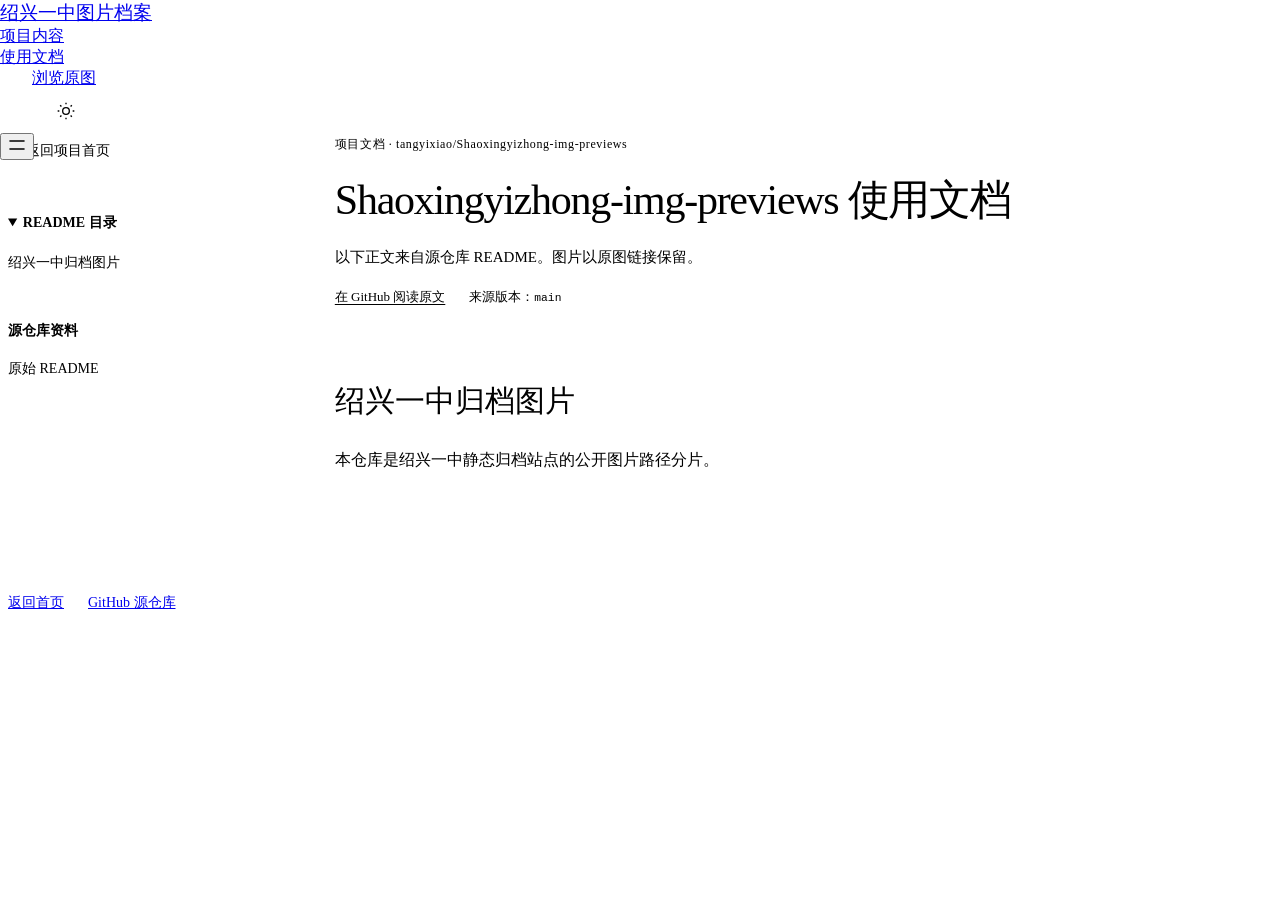
==== docs.html @ d306069a "docs(pages): add project introduction website" ====
<!doctype html>
<html lang="zh-CN" data-project="Shaoxingyizhong-img-previews" data-docs="true"><head>
<meta charset="utf-8"><meta name="viewport" content="width=device-width, initial-scale=1">
<title>Shaoxingyizhong-img-previews · 使用文档</title><link rel="stylesheet" href="assets/system.css"><link rel="stylesheet" href="assets/ui/cards.css"><link rel="stylesheet" href="assets/motion/motion.css"><link rel="stylesheet" href="assets/layout/layout.css"><link rel="stylesheet" href="assets/page.css"><!-- <html lang="en" data-radius="sharp">; keep this <style> after the links: layout.css resets --ly-scale -->
<style>
:root {
  --p-bg: #ffffff; --p-surface: #f0f0ed; --p-ink: #20201e; --p-muted: #595953;
  --p-accent: #8c3028; --p-accent-ink: #ffffff; --p-action: #8c3028; --p-action-ink: #ffffff;
  --p-inv-bg: #20201e; --p-inv-surface: #2d2d2b; --p-inv-ink: #ffffff; --p-inv-muted: #a2a2a1;
  --p-inv-accent: #ffffff; --p-inv-accent-ink: #20201e; --p-inv-action: #ffffff; --p-inv-action-ink: #20201e;
  --font-display: "Newsreader", Georgia, serif;
  --font-text: "Hanken Grotesk", system-ui, sans-serif;
  --display-weight: 400;
  --display-tracking: -0.018em;
  --display-tracking-xl: -0.025em;
  --ly-scale: 1.06;
}
</style><style>html[data-theme="light"]{--p-bg:#ffffff;--p-surface:#f0f0ed;--p-ink:#20201e;--p-muted:#595953;--p-accent:#8c3028;--p-accent-ink:#ffffff;--p-action:#8c3028;--p-action-ink:#ffffff;color-scheme:light}html[data-theme="dark"]{--p-bg:#131517;--p-surface:#202427;--p-ink:#f0f1f2;--p-muted:#b5bbc1;--p-accent:#e7a297;--p-accent-ink:#131517;--p-action:#e7a297;--p-action-ink:#131517;color-scheme:dark}</style><script src="assets/theme.js"></script><style>.photo-pair img{object-fit:contain}.photo-pair a{background:var(--surface)}@media(min-width:640px){.photo-pair{height:min(660px,calc(100svh - 360px));max-height:none}}</style><link rel="icon" href="favicon.svg" type="image/svg+xml">
<link rel="stylesheet" href="assets/docs.css"></head><body class="docs-page">
<header class="nav"><div class="wrap nav__bar"><a class="skip-link" href="#docs-content">跳到正文</a><a class="nav__logo" href="index.html#top">绍兴一中图片档案</a><nav class="nav__links" aria-label="章节导航"><div class="nav__item"><a class="nav__link" href="index.html#work">项目内容</a></div><div class="nav__item"><a class="nav__link" href="docs.html">使用文档</a></div></nav><div class="nav__actions"><a class="btn btn--primary" href="https://github.com/tangyixiao/Shaoxingyizhong-img-previews">浏览原图</a><button class="theme-toggle" type="button" data-theme-toggle aria-label="切换深浅色" aria-pressed="false"><svg width="20" height="20" viewBox="0 0 24 24" fill="none" stroke="currentColor" stroke-width="1.6" aria-hidden="true"><circle cx="12" cy="12" r="4"/><path d="M12 2v2m0 16v2M2 12h2m16 0h2M5 5l1.5 1.5m11 11L19 19M5 19l1.5-1.5m11-11L19 5"/></svg></button></div><button class="nav__toggle" type="button" aria-expanded="false" aria-label="菜单"><svg width="18" height="18" viewBox="0 0 18 18" aria-hidden="true"><path d="M2 5h14M2 13h14" stroke="currentColor" stroke-width="1.6" stroke-linecap="round"/></svg></button></div></header>
<main class="docs-shell wrap" id="top">
<aside class="docs-sidebar" aria-label="文档导航">
<a class="docs-home" href="index.html">← 返回项目首页</a>
<details class="docs-toc" open><summary>README 目录</summary><nav aria-label="README 目录"><ol><li class="docs-level-1"><a href="#绍兴一中归档图片">绍兴一中归档图片</a></li></ol></nav></details>
<div class="docs-resources"><p>源仓库资料</p><ul><li><a href="https://github.com/tangyixiao/Shaoxingyizhong-img-previews/blob/main/README.md">原始 README</a></li></ul></div>
</aside>
<div class="docs-main"><header class="docs-heading"><p class="docs-eyebrow">项目文档 · tangyixiao/Shaoxingyizhong-img-previews</p>
<h1>Shaoxingyizhong-img-previews 使用文档</h1><p>以下正文来自源仓库 README。图片以原图链接保留。</p>
<div class="docs-source"><a href="https://github.com/tangyixiao/Shaoxingyizhong-img-previews/blob/main/README.md">在 GitHub 阅读原文</a><span>来源版本：<code>main</code></span></div></header>
<article class="docs-markdown" id="docs-content" tabindex="-1"><h1 id="绍兴一中归档图片">绍兴一中归档图片</h1>
<p>本仓库是绍兴一中静态归档站点的公开图片路径分片。</p>
</article>
</div></main><footer class="docs-footer wrap"><a href="index.html">返回首页</a><a href="https://github.com/tangyixiao/Shaoxingyizhong-img-previews">GitHub 源仓库</a></footer>
<script type="module" src="assets/system.js"></script></body></html>
---- assets/page.css ----
/* Page composition over the unmodified taste system. Source excerpts and photographs are the work. */
:root{--font-text:"Geist","PingFang SC","Microsoft YaHei",sans-serif;--font-display:"Geist","PingFang SC","Microsoft YaHei",sans-serif}
h1,h2,h3{font-weight:500;text-wrap:balance}h1{max-width:16ch}p{line-height:1.75}.nav__logo{font-size:19px;max-width:45%;overflow-wrap:anywhere}.nav__links{margin-left:auto}.nav__actions{margin-left:32px}.project-fact{margin-top:32px;font-size:14px;color:var(--muted)}
.hero__text{min-width:0}.hero__lead{max-width:40ch}.hero__media.material-media{background:none;border:0;box-shadow:none}.hero__media.material-media> *{width:100%;height:100%;display:block}.material-media .source-preview{height:100%;min-height:480px}.project-picture{display:block;overflow:hidden;width:100%;height:100%;background:var(--surface)}.project-picture img{width:100%;height:100%;object-fit:cover;display:block}.picture--contain img{object-fit:contain}.picture--contain{background:var(--surface)}
.material-stage{overflow:hidden;min-height:0}.material-stage>.project-picture{border-radius:0;background:transparent}.material-stage .picture--contain img{object-fit:contain}.source-preview{display:flex;flex-direction:column;border:1px solid var(--line);background:var(--surface);overflow:hidden;border-radius:var(--r-lg);color:var(--ink)}.source-path{font:500 14px/1.5 var(--font-mono);padding:20px 24px;border-bottom:1px solid var(--line);overflow-wrap:anywhere}.source-preview pre{margin:0;padding:28px 24px;overflow:auto;white-space:pre-wrap;overflow-wrap:anywhere;min-height:0;font:400 15px/1.85 var(--font-mono);color:var(--ink)}
.project-fact:empty{display:none}.statement-source{margin-top:48px;height:320px}.statement-source .source-preview{height:100%}.hero--statement h1{max-width:18ch}.hero--statement .hero__lead{max-width:62ch}.hero--statement .hero__in{max-width:none}
.hero__head{display:grid;grid-template-columns:minmax(0,7fr) minmax(0,4fr);gap:72px}.hero--product h1{font-size:clamp(42px,5vw,72px);max-width:18ch;letter-spacing:-.035em;line-height:1.1}.hero--product .hero__lead{margin-top:0}.hero--product .material-stage{height:100%;min-height:260px;margin-top:32px}.product-intro{align-self:start}.product-intro .project-fact{margin-top:24px}
.work-grid{display:grid;grid-template-columns:minmax(0,5fr) minmax(0,6fr);gap:calc(100% / 12 + 24px)}.feature-rows{margin:0;padding:0;list-style:none}.feature-rows li{padding:24px 0;border-bottom:1px solid var(--line)}.feature-rows li:first-child{padding-top:0}.feature-rows h3{font-size:24px;line-height:1.4;margin:0 0 12px}.feature-rows p{margin:0;font-size:16px;line-height:1.75}.work-material{min-width:0;min-height:400px}.usage-block{height:100%;background:var(--surface);padding:32px;border:1px solid var(--line);border-radius:var(--r-lg);display:flex;flex-direction:column;gap:24px;justify-content:center}.usage-block>p{font-size:20px;margin:0}.usage-block pre{font:400 16px/1.8 var(--font-mono);margin:0;white-space:pre-wrap;overflow-wrap:anywhere}.usage-block .link{align-self:flex-start}.supporting-pictures{display:grid;grid-template-columns:1fr;gap:24px;height:100%;max-height:480px}.supporting-pictures>.project-picture{min-height:0;max-height:228px}.supporting-pictures>.project-picture:only-child{max-height:480px}
.photo-pair{display:grid;grid-template-columns:1fr 1fr;gap:24px;height:calc(100% - 140px);min-height:300px;max-height:520px}.photo-pair a{display:block;overflow:hidden}.photo-pair img{width:100%;height:100%;object-fit:cover;display:block}.flag-field{display:grid;grid-template-columns:repeat(4,1fr);gap:48px;align-items:center;justify-items:center;width:100%;height:100%}.flag-field a{display:block;width:100%;overflow:hidden}.flag-field img{display:block;width:100%;height:auto;max-height:320px;object-fit:contain;image-rendering:auto}
.closing-head{display:grid;grid-template-columns:1fr auto;gap:24px 72px;align-content:start}.closing-head h2{grid-column:1;font-size:clamp(30px,3.4vw,48px);margin:0}.closing-head>p{grid-column:1;max-width:68ch;margin:0;font-size:17px}.closing-head>.btn{grid-column:2;grid-row:1/3;align-self:start}.closing-directory{display:flex;flex-direction:column;justify-content:flex-end;min-height:0}.footer.closing>.wrap{display:grid;grid-template-rows:1fr 1fr;gap:48px}.footer__grid{display:grid;grid-template-columns:1fr 1fr;gap:48px}.footer-name{font-size:32px;line-height:1.3;font-weight:500;margin:0 0 16px}.footer__grid p{font-size:16px}.resource-links{display:grid;grid-template-columns:1fr 1fr;gap:18px 32px;align-content:start}.resource-links .link{font-size:16px;overflow-wrap:anywhere;justify-self:start}.footer__legal{display:flex;align-items:baseline;flex-wrap:wrap;gap:24px;font-size:13px;border-top:1px solid var(--line);margin-top:48px;padding-top:24px}.credits summary{cursor:pointer}.credits ul{padding-left:16px}.credits a{overflow-wrap:anywhere}
html[data-project="OJ-NEXUS"] .source-preview,html[data-project="OJ-NEXUS"] .usage-block{border-radius:4px}html[data-project="OJ-NEXUS"] *{animation:none!important}
@media(min-width:640px) and (max-width:1023px){.work-grid{grid-template-columns:1fr;gap:32px}.feature-rows{display:grid;grid-template-columns:repeat(3,1fr);gap:24px}.feature-rows li{padding:0;border:0}.feature-rows h3{font-size:20px}.work-material{min-height:260px;height:300px}.hero__head{gap:32px}.material-media .source-preview{min-height:240px}.photo-pair{height:440px}.statement-source{height:300px}}
@media(max-width:639px){.nav__logo{font-size:16px;max-width:48%}.nav__actions{margin-left:auto}.nav__actions .btn{padding-inline:16px;font-size:14px}.hero--split h1,.hero--statement h1,.hero--product h1{font-size:clamp(30px,9vw,38px);line-height:1.15;max-width:18ch}.hero__lead{font-size:18px;line-height:1.65}.project-fact{margin-top:16px;font-size:13px}.hero__media.material-media{height:auto;min-height:0;flex:1}.material-media .source-preview{min-height:0;height:100%}.source-path{padding:12px 16px;font-size:13px}.source-preview pre{padding:16px;font-size:13px;line-height:1.7}.hero__head{display:block}.hero--product .hero__lead{margin-top:20px}.hero--product .material-stage{min-height:180px;margin-top:24px;flex:1}.hero--product .hero__in{display:flex;flex-direction:column}.hero--product .product-intro .project-fact{margin-top:16px}.work-grid{grid-template-columns:1fr;gap:32px}.feature-rows{display:block}.feature-rows li{padding:16px 0}.feature-rows h3{font-size:20px;margin-bottom:8px}.feature-rows p{font-size:16px}.work-material{min-height:220px;height:260px}.usage-block{padding:24px;gap:16px}.usage-block pre{font-size:14px}.photo-pair{grid-template-columns:1fr;gap:16px;height:calc(100% - 130px);max-height:none;min-height:0}.photo-pair a{min-height:180px}.flag-field{grid-template-columns:repeat(2,1fr);gap:24px}.flag-field img{max-height:140px}.statement-source{height:220px;margin-top:24px}.closing-head{display:flex;flex-direction:column;gap:24px}.closing-head>p{font-size:16px}.closing-head>.btn{align-self:stretch}.footer.closing>.wrap{grid-template-rows:auto 1fr;gap:48px}.footer__grid{grid-template-columns:1fr;gap:24px}.footer-name{font-size:28px}.resource-links{gap:16px}.footer__legal{margin-top:32px;gap:16px}.supporting-pictures{max-height:260px;grid-template-columns:1fr 1fr;gap:12px}.supporting-pictures>.project-picture{max-height:none}.photo-pair img{object-fit:cover}#work:has(.work-grid){--hm:2}#use{--hm:2}}
.skip-link{position:absolute;left:-10000px;top:auto;width:1px;height:1px;overflow:hidden}.skip-link:focus{left:var(--gutter);top:8px;width:auto;height:auto;background:var(--bg);padding:16px;z-index:20}.hero__head>:first-child{grid-column:1}.hero__head>.product-intro{grid-column:2}.hero--product .hero__stage.material-stage{border-radius:0}
@media(min-width:640px) and (max-width:1023px){.work-material{height:42vh;min-height:320px}.supporting-pictures{max-height:none}.supporting-pictures>.project-picture:only-child{max-height:none}.supporting-pictures>.project-picture{max-height:none;flex:1}.supporting-pictures{grid-template-rows:1fr 1fr}}
@media(max-width:639px){#work:has(.work-grid),#use{--hm:1}.nav__logo{max-width:53%;font-size:15px}.nav__actions{margin-left:auto}.nav__actions .btn{padding-inline:12px}.hero--product .hero__stage.material-stage{aspect-ratio:auto;flex:1}.hero__head>:first-child,.hero__head>.product-intro{grid-column:auto}}
.theme-toggle{height:44px;width:44px;display:grid;place-items:center;flex:0 0 44px;cursor:pointer;color:var(--ink);background:transparent;border:1px solid var(--line);border-radius:var(--r-btn);margin-left:12px;transition:background 180ms,transform 180ms}.theme-toggle:hover{background:var(--surface)}.theme-toggle:active{transform:translateY(1px)}.theme-toggle:focus-visible{outline:2px solid var(--accent);outline-offset:3px}
@media(min-width:1024px){.work-material{height:500px;min-height:500px}.work-material>.source-preview{height:100%}.hero--split h1{font-size:clamp(38px,4.5vw,64px)}}
@media(max-width:639px){.nav__logo{max-width:42%;font-size:14px}.nav__actions{margin-left:auto}.nav__toggle{margin-left:8px}.theme-toggle{margin-left:8px;width:36px;flex-basis:36px;height:40px}.nav__actions .btn{font-size:13px;padding-inline:10px}.nav__logo{line-height:1.3}.hero--product h1{font-size:32px}.source-path{line-height:1.6}}
@media(min-width:1024px){.hero__head{grid-template-columns:repeat(12,minmax(0,1fr));gap:24px;align-items:start}.hero__head>:first-child{grid-column:1/span 6}.hero__head>.product-intro{grid-column:7/span 6}.hero--product h1,.hero--split h1{font-size:60px}.work-grid{grid-template-columns:repeat(12,minmax(0,1fr));gap:24px}.feature-rows{grid-column:1/span 6;padding-right:48px}.work-material{grid-column:7/span 6}.work-grid .source-preview{height:100%}}
@media(min-width:640px) and (max-width:1023px){.hero__head{display:block}.product-intro{margin-top:24px}.product-intro .hero__lead{max-width:60ch}.hero--product h1{max-width:none}.hero__head .project-fact{margin-top:16px}.hero--product .hero__stage.material-stage{margin-top:24px}}
@media(max-width:639px){.work-material{height:236px;min-height:236px}.feature-rows h3{font-size:19px}.feature-rows li{padding:14px 0}.feature-rows p{line-height:1.65}}
@media(min-width:1024px){.work-material{height:min(500px,calc(100svh - 300px));min-height:0}.hero--product h1{font-size:clamp(40px,4.16vw,60px)}}
.work-material>.source-preview{height:100%}.source-preview pre{flex:1}.usage-block{justify-content:space-between}.supporting-pictures:has(>:only-child){grid-template-rows:1fr}
/* Real quoted source can contain arrays, Markdown brackets and the word placeholder.
   Keep kit diagnostics intact, but do not outline authentic source as unfinished page copy. */
.source-preview code[data-placeholder],.usage-block code[data-placeholder],.docs-markdown [data-placeholder]{outline:none}
.hero--product .hero__stage.material-stage{background:none}
.nav:not(.is-open) .nav__actions>.theme-toggle{display:grid}
@media(max-width:639px){.nav__logo{white-space:normal;max-width:40%;font-size:13px;line-height:1.35;min-width:0}.nav__bar{gap:8px}.nav__actions{gap:8px}.nav .nav__actions>.theme-toggle{margin-left:0}}
---- assets/docs.css ----
/* Long-form README layout. Shared palette and theme controls stay authoritative. */
html[data-docs]{scroll-padding-top:110px}
.docs-page{min-height:100vh;color:var(--ink);background:var(--bg)}
.docs-page>.nav{position:fixed;inset:0 0 auto;z-index:50;background:var(--bg);border-bottom:1px solid var(--line)}
.docs-page .nav__bar{min-height:76px}
.docs-page .nav__logo{max-width:48%}
.docs-page .docs-shell{display:grid;grid-template-columns:minmax(210px,250px) minmax(0,1fr);gap:clamp(36px,6vw,96px);padding-top:126px;padding-bottom:96px;align-items:start;min-height:0;height:auto}
.docs-sidebar{position:sticky;top:108px;min-width:0;max-height:calc(100vh - 132px);overflow:auto;scrollbar-width:thin;padding-right:12px;font-size:14px}
.docs-home{display:inline-block;font-size:14px;font-weight:500;color:var(--ink);text-decoration:none;padding-block:8px}
.docs-home:hover{color:var(--accent)}
.docs-toc{margin-top:24px;border-top:1px solid var(--line);padding-top:20px}
.docs-toc summary{font-weight:600;cursor:pointer;line-height:1.5}
.docs-toc ol,.docs-resources ul{list-style:none;padding:0;margin:16px 0 0}
.docs-toc li{margin:0 0 8px;line-height:1.5;overflow-wrap:anywhere}
.docs-toc .docs-level-2{padding-left:10px}.docs-toc .docs-level-3{padding-left:22px}
.docs-toc a,.docs-resources a{color:var(--muted);text-decoration:none;display:inline-block;padding-block:3px}
.docs-toc a:hover,.docs-resources a:hover{color:var(--ink);text-decoration:underline;text-underline-offset:4px}
.docs-resources{border-top:1px solid var(--line);margin-top:24px;padding-top:20px}
.docs-resources>p{margin:0;font-weight:600;line-height:1.5}.docs-resources li{margin-bottom:8px;overflow-wrap:anywhere}
.docs-main{min-width:0;max-width:900px}
.docs-heading{padding-bottom:32px;margin-bottom:40px;border-bottom:1px solid var(--line)}
.docs-eyebrow{font-size:12px;letter-spacing:.05em;color:var(--muted);overflow-wrap:anywhere;margin:0 0 20px}
.docs-heading h1{font-size:clamp(28px,3.4vw,42px);line-height:1.2;letter-spacing:-.03em;max-width:none;margin:0 0 20px;overflow-wrap:anywhere}
.docs-heading>p:not(.docs-eyebrow){font-size:15px;color:var(--muted);line-height:1.7;margin:0 0 16px}
.docs-source{display:flex;gap:12px 24px;flex-wrap:wrap;font-size:13px;line-height:1.6;color:var(--muted)}
.docs-source a,.docs-markdown a{color:var(--accent);text-decoration:underline;text-underline-offset:3px;overflow-wrap:anywhere}
.docs-markdown{font-size:16px;line-height:1.85;overflow-wrap:anywhere;min-width:0}
.docs-markdown>:first-child{margin-top:0}.docs-markdown>:last-child{margin-bottom:0}
.docs-markdown h1,.docs-markdown h2,.docs-markdown h3,.docs-markdown h4,.docs-markdown h5,.docs-markdown h6{max-width:none;scroll-margin-top:110px;line-height:1.4;text-wrap:initial}
.docs-markdown h1{font-size:30px;margin:48px 0 24px}.docs-markdown h2{font-size:25px;margin:48px 0 20px;padding-bottom:12px;border-bottom:1px solid var(--line)}
.docs-markdown h3{font-size:20px;margin:36px 0 16px}.docs-markdown h4,.docs-markdown h5,.docs-markdown h6{font-size:17px;margin:28px 0 14px}
.docs-markdown p,.docs-markdown ul,.docs-markdown ol,.docs-markdown blockquote,.docs-markdown pre,.docs-markdown table{margin:0 0 22px}
.docs-markdown ul,.docs-markdown ol{padding-left:1.7em}.docs-markdown li{margin-bottom:6px}.docs-markdown li>p{margin-bottom:10px}
.docs-markdown strong{font-weight:650}.docs-markdown hr{border:0;border-top:1px solid var(--line);margin:36px 0}
.docs-markdown blockquote{border-left:3px solid var(--line);padding:4px 0 4px 20px;color:var(--muted)}.docs-markdown blockquote>:last-child{margin-bottom:0}
.docs-markdown pre{background:var(--surface);border:1px solid var(--line);padding:20px 24px;max-width:100%;overflow:auto;border-radius:4px;white-space:pre;tab-size:4}
.docs-markdown code,.docs-source code{font-family:var(--font-mono,ui-monospace,Consolas,monospace);font-size:.87em}
.docs-markdown :not(pre)>code{background:var(--surface);padding:.12em .35em;border-radius:3px;box-decoration-break:clone}
.docs-markdown pre code{font-size:13px;line-height:1.8;white-space:pre;overflow-wrap:normal;color:var(--ink)}
.docs-markdown table{display:block;max-width:100%;overflow-x:auto;border-collapse:collapse;font-size:14px;line-height:1.65}
.docs-markdown th,.docs-markdown td{padding:12px 16px;border:1px solid var(--line);text-align:left;min-width:100px}
.docs-markdown th{font-weight:600;background:var(--surface)}.docs-markdown .docs-image-link{font-size:14px}
.docs-page .footer.closing,.docs-page .footer.closing>.wrap{height:auto;min-height:0;max-height:none;display:block}
.docs-page .footer.closing{padding-top:56px;padding-bottom:32px}.docs-page .closing-head{margin-bottom:48px}
.docs-footer{display:flex;gap:24px;padding-top:24px;padding-bottom:32px;border-top:1px solid var(--line);font-size:14px}
.docs-page :focus-visible{outline:2px solid var(--accent);outline-offset:4px}
@media(max-width:1023px){.docs-page .docs-shell{grid-template-columns:minmax(180px,210px) minmax(0,1fr);gap:32px}.docs-markdown{font-size:15px}}
@media(max-width:767px){.docs-page .nav__bar{min-height:68px}.docs-page .docs-shell{display:block;padding-top:100px;padding-bottom:56px}.docs-sidebar{position:static;max-height:none;overflow:visible;padding:0;margin-bottom:36px}.docs-toc{margin-top:16px;padding-top:16px}.docs-toc nav{max-height:260px;overflow:auto;padding-right:8px}.docs-resources{margin-top:16px;padding-top:16px}.docs-resources ul{display:flex;flex-wrap:wrap;gap:4px 20px;margin-top:8px}.docs-resources li{margin:0}.docs-heading{margin-bottom:28px;padding-bottom:24px}.docs-heading h1{font-size:29px}.docs-markdown h1{font-size:25px}.docs-markdown h2{font-size:22px;margin-top:36px}.docs-markdown h3{font-size:19px}.docs-markdown pre{padding:16px}.docs-markdown th,.docs-markdown td{padding:10px 12px}.docs-source{gap:8px 16px}}
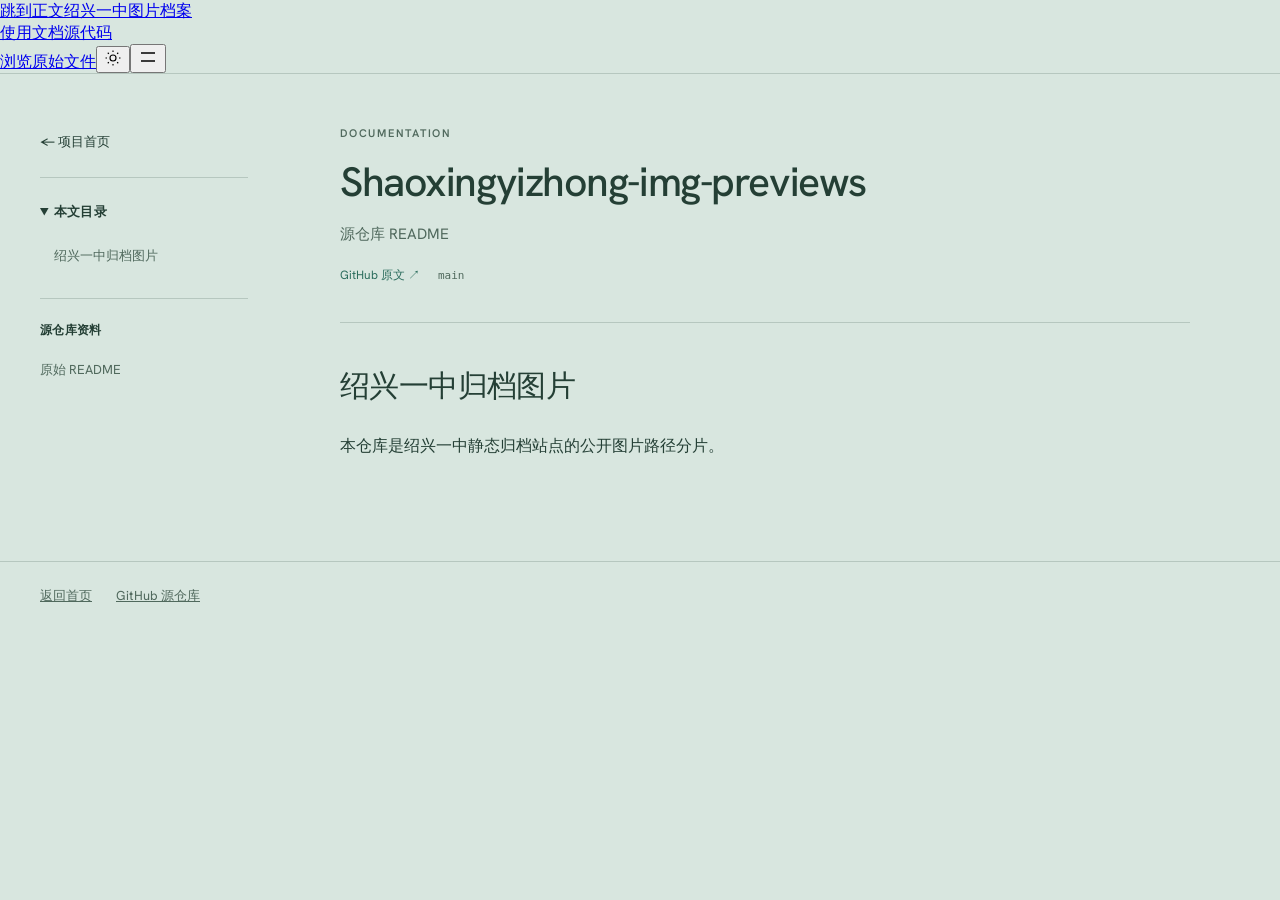
==== commit abdfa695: "docs(pages): polish source and mobile presentation" ====
--- a/docs.html
+++ b/docs.html
@@ -1,34 +1,13 @@
-<!doctype html>
-<html lang="zh-CN" data-project="Shaoxingyizhong-img-previews" data-docs="true"><head>
-<meta charset="utf-8"><meta name="viewport" content="width=device-width, initial-scale=1">
-<title>Shaoxingyizhong-img-previews · 使用文档</title><link rel="stylesheet" href="assets/system.css"><link rel="stylesheet" href="assets/ui/cards.css"><link rel="stylesheet" href="assets/motion/motion.css"><link rel="stylesheet" href="assets/layout/layout.css"><link rel="stylesheet" href="assets/page.css"><!-- <html lang="en" data-radius="sharp">; keep this <style> after the links: layout.css resets --ly-scale -->
-<style>
-:root {
-  --p-bg: #ffffff; --p-surface: #f0f0ed; --p-ink: #20201e; --p-muted: #595953;
-  --p-accent: #8c3028; --p-accent-ink: #ffffff; --p-action: #8c3028; --p-action-ink: #ffffff;
-  --p-inv-bg: #20201e; --p-inv-surface: #2d2d2b; --p-inv-ink: #ffffff; --p-inv-muted: #a2a2a1;
-  --p-inv-accent: #ffffff; --p-inv-accent-ink: #20201e; --p-inv-action: #ffffff; --p-inv-action-ink: #20201e;
-  --font-display: "Newsreader", Georgia, serif;
-  --font-text: "Hanken Grotesk", system-ui, sans-serif;
-  --display-weight: 400;
-  --display-tracking: -0.018em;
-  --display-tracking-xl: -0.025em;
-  --ly-scale: 1.06;
-}
-</style><style>html[data-theme="light"]{--p-bg:#ffffff;--p-surface:#f0f0ed;--p-ink:#20201e;--p-muted:#595953;--p-accent:#8c3028;--p-accent-ink:#ffffff;--p-action:#8c3028;--p-action-ink:#ffffff;color-scheme:light}html[data-theme="dark"]{--p-bg:#131517;--p-surface:#202427;--p-ink:#f0f1f2;--p-muted:#b5bbc1;--p-accent:#e7a297;--p-accent-ink:#131517;--p-action:#e7a297;--p-action-ink:#131517;color-scheme:dark}</style><script src="assets/theme.js"></script><style>.photo-pair img{object-fit:contain}.photo-pair a{background:var(--surface)}@media(min-width:640px){.photo-pair{height:min(660px,calc(100svh - 360px));max-height:none}}</style><link rel="icon" href="favicon.svg" type="image/svg+xml">
-<link rel="stylesheet" href="assets/docs.css"></head><body class="docs-page">
-<header class="nav"><div class="wrap nav__bar"><a class="skip-link" href="#docs-content">跳到正文</a><a class="nav__logo" href="index.html#top">绍兴一中图片档案</a><nav class="nav__links" aria-label="章节导航"><div class="nav__item"><a class="nav__link" href="index.html#work">项目内容</a></div><div class="nav__item"><a class="nav__link" href="docs.html">使用文档</a></div></nav><div class="nav__actions"><a class="btn btn--primary" href="https://github.com/tangyixiao/Shaoxingyizhong-img-previews">浏览原图</a><button class="theme-toggle" type="button" data-theme-toggle aria-label="切换深浅色" aria-pressed="false"><svg width="20" height="20" viewBox="0 0 24 24" fill="none" stroke="currentColor" stroke-width="1.6" aria-hidden="true"><circle cx="12" cy="12" r="4"/><path d="M12 2v2m0 16v2M2 12h2m16 0h2M5 5l1.5 1.5m11 11L19 19M5 19l1.5-1.5m11-11L19 5"/></svg></button></div><button class="nav__toggle" type="button" aria-expanded="false" aria-label="菜单"><svg width="18" height="18" viewBox="0 0 18 18" aria-hidden="true"><path d="M2 5h14M2 13h14" stroke="currentColor" stroke-width="1.6" stroke-linecap="round"/></svg></button></div></header>
-<main class="docs-shell wrap" id="top">
-<aside class="docs-sidebar" aria-label="文档导航">
-<a class="docs-home" href="index.html">← 返回项目首页</a>
-<details class="docs-toc" open><summary>README 目录</summary><nav aria-label="README 目录"><ol><li class="docs-level-1"><a href="#绍兴一中归档图片">绍兴一中归档图片</a></li></ol></nav></details>
-<div class="docs-resources"><p>源仓库资料</p><ul><li><a href="https://github.com/tangyixiao/Shaoxingyizhong-img-previews/blob/main/README.md">原始 README</a></li></ul></div>
-</aside>
-<div class="docs-main"><header class="docs-heading"><p class="docs-eyebrow">项目文档 · tangyixiao/Shaoxingyizhong-img-previews</p>
-<h1>Shaoxingyizhong-img-previews 使用文档</h1><p>以下正文来自源仓库 README。图片以原图链接保留。</p>
-<div class="docs-source"><a href="https://github.com/tangyixiao/Shaoxingyizhong-img-previews/blob/main/README.md">在 GitHub 阅读原文</a><span>来源版本：<code>main</code></span></div></header>
-<article class="docs-markdown" id="docs-content" tabindex="-1"><h1 id="绍兴一中归档图片">绍兴一中归档图片</h1>
+<!doctype html><html lang="zh-CN" data-docs="v3" data-project="Shaoxingyizhong-img-previews"><head>
+<meta charset="utf-8"><meta name="viewport" content="width=device-width,initial-scale=1">
+<title>Shaoxingyizhong-img-previews · 文档</title><link rel="stylesheet" href="assets/fonts/fonts.css"><link rel="stylesheet" href="assets/fonts/display.css"><link rel="stylesheet" href="assets/site.css"><link rel="stylesheet" href="assets/docs-v3.css"><link rel="stylesheet" href="assets/polish.css"><style>:root{--font-body:"Hanken Grotesk","PingFang SC","Microsoft YaHei",sans-serif;--font-text:var(--font-body);--model-accent:var(--accent);--font-display:"Space Grotesk","Songti SC","SimSun",serif;--font-mono:"Geist Mono","SFMono-Regular",Consolas,monospace}html[data-theme="light"]{--bg:#D8E6DF;--surface:#EDF3E9;--ink:#243F35;--muted:#50695d;--accent:#2d6e5e;--accent-ink:#FFFFFF;--line:color-mix(in srgb,#243F35 19%,transparent);color-scheme:light}html[data-theme="dark"]{--bg:#142820;--surface:#233C31;--ink:#E5F2E6;--muted:#9fc4ae;--accent:#83ceaf;--accent-ink:#000000;--line:color-mix(in srgb,#E5F2E6 19%,transparent);color-scheme:dark}</style><script src="assets/theme.js"></script><link rel="stylesheet" href="assets/docs-v3.css"></head>
+<body class="docs-page"><header class="nav site-nav"><div class="wrap nav-inner"><a class="skip-link" href="#docs-content">跳到正文</a><a class="site-brand" href="index.html">绍兴一中图片档案</a><nav class="site-links" aria-label="项目导航"><a href="docs.html">使用文档</a><a href="https://github.com/tangyixiao/Shaoxingyizhong-img-previews">源代码</a></nav><div class="nav-controls"><a class="btn nav-cta" href="https://github.com/tangyixiao/Shaoxingyizhong-img-previews">浏览原始文件</a><button class="site-theme" type="button" data-theme-toggle aria-label="切换深浅色" aria-pressed="false"><svg width="18" height="18" viewBox="0 0 24 24" fill="none" stroke="currentColor" stroke-width="1.5" aria-hidden="true"><circle cx="12" cy="12" r="4"/><path d="M12 2v2m0 16v2M2 12h2m16 0h2M5 5l1.5 1.5m11 11L19 19M5 19l1.5-1.5m11-11L19 5"/></svg></button><button class="site-menu-toggle" data-menu-toggle type="button" aria-label="菜单" aria-expanded="false" aria-controls="site-drawer"><svg width="20" height="20" viewBox="0 0 20 20" fill="none" stroke="currentColor" stroke-width="1.4" aria-hidden="true"><path d="M3 6h14M3 14h14"/></svg></button></div></div><nav class="site-drawer" id="site-drawer" hidden><a href="index.html">项目首页</a><a href="docs.html">使用文档</a><a href="https://github.com/tangyixiao/Shaoxingyizhong-img-previews">查看源码</a><p class="drawer-note">绍兴一中图片档案</p></nav></header><div class="docs-shell" id="top">
+<aside class="docs-sidebar"><a class="docs-back" href="index.html">← 项目首页</a>
+<details class="docs-toc" open><summary>本文目录</summary><nav aria-label="文档目录"><ol><li class="docs-level-1"><a href="#绍兴一中归档图片">绍兴一中归档图片</a></li></ol></nav></details>
+<div class="docs-resources"><h2>源仓库资料</h2><ul><li><a href="https://github.com/tangyixiao/Shaoxingyizhong-img-previews/blob/main/README.md">原始 README</a></li></ul></div></aside>
+<main class="docs-main"><header class="docs-intro"><p class="docs-eyebrow">DOCUMENTATION</p>
+<h1>Shaoxingyizhong-img-previews</h1><p>源仓库 README</p><div class="docs-source"><a href="https://github.com/tangyixiao/Shaoxingyizhong-img-previews/blob/main/README.md">GitHub 原文 ↗</a><code>main</code></div></header>
+<article class="docs-markdown" id="docs-content" tabindex="-1"><h1 id="绍兴一中归档图片">绍兴一中归档图片<a class="docs-heading-anchor" href="#绍兴一中归档图片" aria-label="此标题的固定链接">#</a></h1>
 <p>本仓库是绍兴一中静态归档站点的公开图片路径分片。</p>
 </article>
-</div></main><footer class="docs-footer wrap"><a href="index.html">返回首页</a><a href="https://github.com/tangyixiao/Shaoxingyizhong-img-previews">GitHub 源仓库</a></footer>
-<script type="module" src="assets/system.js"></script></body></html>+</main></div><footer class="docs-footer"><a href="index.html">返回首页</a><a href="https://github.com/tangyixiao/Shaoxingyizhong-img-previews">GitHub 源仓库</a></footer><script src="assets/docs-v3.js" defer></script><script src="assets/site.js" defer></script></body></html>
--- a/assets/fonts/fonts.css
+++ b/assets/fonts/fonts.css
@@ -0,0 +1,49 @@
+@font-face {
+  font-family: 'Hanken Grotesk';
+  font-style: normal;
+  font-weight: 400;
+  font-display: swap;
+  src: url(cf4b8930b864b433.woff2) format('truetype');
+}
+@font-face {
+  font-family: 'Hanken Grotesk';
+  font-style: normal;
+  font-weight: 500;
+  font-display: swap;
+  src: url(bac34dd4b9537444.woff2) format('truetype');
+}
+@font-face {
+  font-family: 'Hanken Grotesk';
+  font-style: normal;
+  font-weight: 600;
+  font-display: swap;
+  src: url(0b905a4fc43ece05.woff2) format('truetype');
+}
+@font-face {
+  font-family: 'Newsreader';
+  font-style: normal;
+  font-weight: 400;
+  font-display: swap;
+  src: url(d6c65600eb0149bc.woff2) format('truetype');
+}
+@font-face {
+  font-family: 'Newsreader';
+  font-style: normal;
+  font-weight: 500;
+  font-display: swap;
+  src: url(3208926ba69d6886.woff2) format('truetype');
+}
+@font-face {
+  font-family: 'Newsreader';
+  font-style: normal;
+  font-weight: 600;
+  font-display: swap;
+  src: url(151ae355673a2936.woff2) format('truetype');
+}
+@font-face {
+  font-family: 'Newsreader';
+  font-style: normal;
+  font-weight: 700;
+  font-display: swap;
+  src: url(33e1f2853df3544d.woff2) format('truetype');
+}
--- a/assets/fonts/display.css
+++ b/assets/fonts/display.css
@@ -0,0 +1,14 @@
+@font-face {
+  font-family: 'Space Grotesk';
+  font-style: normal;
+  font-weight: 400;
+  font-display: swap;
+  src: url(0dfc29fde7d95ca6.woff2) format('truetype');
+}
+@font-face {
+  font-family: 'Space Grotesk';
+  font-style: normal;
+  font-weight: 600;
+  font-display: swap;
+  src: url(d03f1389be8c7cea.woff2) format('truetype');
+}
--- a/assets/docs-v3.css
+++ b/assets/docs-v3.css
@@ -0,0 +1,36 @@
+/* v3 documentation: restrained reading surface; page accent comes from its brand. */
+:root{--doc-bg:var(--bg,#fbfbfa);--doc-surface:var(--surface,#f1f2ef);--doc-ink:var(--ink,#242622);--doc-muted:var(--muted,#666b62);--doc-line:var(--line,#dedfd9);--doc-accent:var(--accent,#65513c);--code-bg:#f4f5f2;--code-ink:#252c32;--code-comment:#6b756b;--code-key:#8c2c9b;--code-string:#21683c;--code-number:#925e10;--code-name:#155b8a;--code-error:#ab3541;--doc-font:var(--font-text,Inter,"Segoe UI","PingFang SC","Microsoft YaHei",sans-serif);--doc-mono:var(--font-mono,"SFMono-Regular",Consolas,monospace)}
+html[data-theme=dark],html[data-color-mode=dark],html.dark{--doc-bg:var(--bg,#111310);--doc-surface:var(--surface,#1b1e19);--doc-ink:var(--ink,#e7eae2);--doc-muted:var(--muted,#a5ac9e);--doc-line:var(--line,#33392f);--doc-accent:var(--accent,#d3ba91);--code-bg:#181d20;--code-ink:#dfe6eb;--code-comment:#94a28e;--code-key:#c7a5ee;--code-string:#a2d4ad;--code-number:#e8ba7a;--code-name:#8bc9e8;--code-error:#f1a0a6;color-scheme:dark}
+@media(prefers-color-scheme:dark){html:not([data-theme=light]):not([data-theme=dark]):not([data-color-mode=light]){--doc-bg:var(--bg,#111310);--doc-surface:var(--surface,#1b1e19);--doc-ink:var(--ink,#e7eae2);--doc-muted:var(--muted,#a5ac9e);--doc-line:var(--line,#33392f);--doc-accent:var(--accent,#d3ba91);--code-bg:#181d20;--code-ink:#dfe6eb;--code-comment:#94a28e;--code-key:#c7a5ee;--code-string:#a2d4ad;--code-number:#e8ba7a;--code-name:#8bc9e8;--code-error:#f1a0a6}}
+html[data-docs=v3]{scroll-padding-top:108px}.docs-page{margin:0;min-height:100vh;color:var(--doc-ink);background:var(--doc-bg);font-family:var(--doc-font);-webkit-font-smoothing:antialiased}
+.docs-page>.nav,.docs-default-nav{position:fixed;inset:0 0 auto;z-index:50;background:var(--doc-bg);border-bottom:1px solid var(--doc-line)}
+.docs-default-nav{height:72px;display:flex;align-items:center;justify-content:space-between;padding:0 max(24px,calc((100vw - 1320px)/2));gap:24px}.docs-default-nav a{color:var(--doc-ink);text-decoration:none;font-size:14px}
+.docs-shell{max-width:1320px;margin:auto;padding:126px 40px 100px;display:grid;grid-template-columns:220px minmax(0,850px);gap:80px;align-items:start;min-height:0;height:auto}
+.docs-sidebar{position:sticky;top:106px;max-height:calc(100vh - 130px);overflow-y:auto;scrollbar-width:thin;font-size:13px;line-height:1.65;padding-right:12px}
+.docs-back{color:var(--doc-ink);text-decoration:none;display:inline-block;padding:5px 0 25px;font-weight:550}.docs-toc{border-top:1px solid var(--doc-line);padding-top:23px}.docs-toc summary{cursor:pointer;font-size:13px;font-weight:600;letter-spacing:.02em}
+.docs-toc ol,.docs-resources ul{list-style:none;padding:0;margin:18px 0 0}.docs-toc li{margin:3px 0}.docs-toc a{display:block;border-left:2px solid transparent;padding:4px 0 4px 12px;text-decoration:none;color:var(--doc-muted);overflow-wrap:anywhere}
+.docs-toc .docs-level-2 a{padding-left:22px}.docs-toc .docs-level-3 a{padding-left:32px}.docs-toc a:hover,.docs-toc a[aria-current=location]{color:var(--doc-accent);border-color:var(--doc-accent)}
+.docs-resources{margin-top:28px;border-top:1px solid var(--doc-line);padding-top:22px}.docs-resources h2{margin:0;font:600 12px/1.6 var(--doc-font);letter-spacing:.03em}.docs-resources li{margin:8px 0;overflow-wrap:anywhere}.docs-resources a{color:var(--doc-muted);text-decoration:none}.docs-resources a:hover{text-decoration:underline;color:var(--doc-accent)}
+.docs-main{min-width:0;width:100%}.docs-intro{padding-bottom:38px;margin-bottom:42px;border-bottom:1px solid var(--doc-line)}.docs-eyebrow{font-size:11px;letter-spacing:.16em;font-weight:600;color:var(--doc-muted);margin:0 0 18px}
+.docs-intro h1{font:500 clamp(30px,3.2vw,44px)/1.16 var(--doc-font);letter-spacing:-.035em;margin:0 0 16px;max-width:none;overflow-wrap:anywhere}.docs-intro>p:not(.docs-eyebrow){font-size:15px;line-height:1.7;color:var(--doc-muted);margin:0 0 20px}.docs-source{display:flex;gap:18px;align-items:center;flex-wrap:wrap;font-size:12px;color:var(--doc-muted)}.docs-source a{color:var(--doc-accent);text-decoration:none}.docs-source code{font-family:var(--doc-mono);font-size:11px}
+.docs-markdown{font:400 16px/1.85 var(--doc-font);overflow-wrap:anywhere;min-width:0}.docs-markdown>:first-child{margin-top:0}.docs-markdown>:last-child{margin-bottom:0}.docs-markdown p,.docs-markdown ul,.docs-markdown ol,.docs-markdown blockquote,.docs-markdown details{margin:0 0 24px}
+.docs-markdown h1,.docs-markdown h2,.docs-markdown h3,.docs-markdown h4,.docs-markdown h5,.docs-markdown h6{max-width:none;position:relative;scroll-margin-top:110px;line-height:1.4;text-wrap:initial;letter-spacing:-.02em;font-weight:550;color:var(--doc-ink)}
+.docs-markdown h1{font-size:30px;margin:48px 0 24px}.docs-markdown h2{font-size:25px;margin:52px 0 24px;padding-bottom:13px;border-bottom:1px solid var(--doc-line)}.docs-markdown h3{font-size:20px;margin:38px 0 18px}.docs-markdown h4,.docs-markdown h5,.docs-markdown h6{font-size:17px;margin:30px 0 16px}
+.docs-heading-anchor{margin-left:10px;font-size:.75em;opacity:0;text-decoration:none!important;color:var(--doc-muted)!important}.docs-markdown :is(h1,h2,h3,h4,h5,h6):hover .docs-heading-anchor,.docs-heading-anchor:focus-visible{opacity:1}
+.docs-markdown a{color:var(--doc-accent);text-decoration:underline;text-decoration-thickness:1px;text-underline-offset:3px}.docs-markdown strong{font-weight:650}.docs-markdown ul,.docs-markdown ol{padding-left:1.6em}.docs-markdown li{margin:7px 0}.docs-markdown li>p{margin:0 0 12px}.docs-markdown hr{border:0;border-top:1px solid var(--doc-line);margin:42px 0}
+.docs-markdown blockquote{margin-left:0;margin-right:0;border-left:3px solid var(--doc-line);padding:4px 0 4px 22px;color:var(--doc-muted)}.docs-markdown blockquote>:last-child{margin-bottom:0}.docs-markdown kbd{font:12px/1.7 var(--doc-mono);border:1px solid var(--doc-line);border-bottom-width:2px;border-radius:4px;padding:2px 6px;background:var(--doc-surface);color:var(--doc-ink)}
+.docs-markdown :not(pre)>code{font: .87em/1.7 var(--doc-mono);padding:.16em .36em;border-radius:4px;background:var(--doc-surface);color:var(--doc-ink);box-decoration-break:clone}.docs-markdown details{border:1px solid var(--doc-line);border-radius:6px;padding:14px 18px}.docs-markdown summary{cursor:pointer;font-weight:550}.docs-markdown details[open]>summary{margin-bottom:18px}
+.docs-markdown img.docs-image{display:block;max-width:100%;height:auto;margin:22px auto;border-radius:4px}.docs-markdown a:has(>img.docs-image){display:inline-block;max-width:100%}.docs-markdown a>img.docs-image{margin:0;vertical-align:middle}.docs-image-fallback{display:block;padding:16px 18px;margin-block:20px;border:1px solid var(--doc-line);font-size:13px}.docs-image-unavailable{color:var(--doc-muted);font-size:13px}.docs-align-center{text-align:center}.docs-align-right{text-align:right}
+.docs-table-wrap{max-width:100%;overflow:auto;margin:28px 0;scrollbar-width:thin;border:1px solid var(--doc-line);border-radius:5px}.docs-markdown table{border-collapse:collapse;width:100%;font-size:14px;line-height:1.65}.docs-markdown th,.docs-markdown td{padding:12px 16px;text-align:left;border-bottom:1px solid var(--doc-line);min-width:100px}.docs-markdown th{background:var(--doc-surface);font-weight:600;white-space:nowrap}.docs-markdown tr:last-child td{border-bottom:0}.docs-markdown>table{display:block;max-width:100%;overflow:auto}
+.docs-task-item{list-style:none;position:relative}.docs-task-box{width:15px;height:15px;margin:0 8px 0 -22px;vertical-align:-1px;accent-color:var(--doc-accent);opacity:1}
+.docs-markdown .docs-alert{--alert:#6b8497;background:color-mix(in srgb,var(--alert) 6%,var(--doc-bg));border:0;border-left:3px solid var(--alert);border-radius:0 5px 5px 0;padding:18px 22px;color:var(--doc-ink);margin:28px 0}.docs-alert-title{display:block;color:var(--alert);font-size:14px;margin-bottom:8px}.docs-alert-tip{--alert:#3c8a65!important}.docs-alert-important{--alert:#9973bc!important}.docs-alert-warning{--alert:#b38632!important}.docs-alert-caution{--alert:#bd6360!important}
+/* Code components work both in documents and in the landing page's source viewer. */
+.docs-code{background:var(--code-bg);color:var(--code-ink);border:1px solid var(--doc-line);border-radius:7px;margin:24px 0;overflow:hidden;min-width:0;max-width:100%;font-weight:400}
+.docs-code-toolbar{min-height:42px;display:flex;align-items:center;gap:14px;padding:8px 15px;border-bottom:1px solid var(--doc-line);font:11px/1.5 var(--doc-mono);color:var(--doc-muted)}.docs-code-language{font-weight:600;flex-shrink:0}.docs-code-file{min-width:0;overflow:hidden;text-overflow:ellipsis;white-space:nowrap}.docs-code-copy{margin-left:auto;border:1px solid var(--doc-line);background:transparent;color:var(--doc-muted);border-radius:4px;padding:4px 9px;font:11px/1.5 var(--doc-font);cursor:pointer;flex-shrink:0}.docs-code-copy:hover{background:var(--doc-surface);color:var(--doc-ink)}.docs-code-copy:disabled{cursor:default}.docs-code-copy[data-copy-state=success]{color:var(--code-string)}.docs-copy-status{position:absolute;clip-path:inset(50%);width:1px;height:1px;overflow:hidden;white-space:nowrap}
+.docs-code pre{margin:0!important;padding:20px 22px!important;background:transparent!important;border:0!important;max-width:100%;overflow:auto;white-space:pre!important;tab-size:4;scrollbar-width:thin}.docs-code pre code{font:13px/1.8 var(--doc-mono)!important;color:var(--code-ink);background:none!important;padding:0!important;white-space:pre!important;overflow-wrap:normal!important;word-break:normal!important;display:block}
+.highlight :is(.tok-c,.tok-c1,.tok-cm,.tok-cp,.tok-cs,.tok-ch){color:var(--code-comment)}.highlight :is(.tok-k,.tok-kc,.tok-kd,.tok-kn,.tok-kp,.tok-kr,.tok-kt,.tok-o,.tok-ow){color:var(--code-key)}.highlight :is(.tok-s,.tok-s1,.tok-s2,.tok-sa,.tok-sb,.tok-sc,.tok-sd,.tok-se,.tok-sh,.tok-si,.tok-sr,.tok-ss,.tok-dl){color:var(--code-string)}.highlight :is(.tok-m,.tok-mb,.tok-mf,.tok-mh,.tok-mi,.tok-mo,.tok-il){color:var(--code-number)}.highlight :is(.tok-nf,.tok-nc,.tok-nd,.tok-ne,.tok-nn,.tok-nt,.tok-na,.tok-nb,.tok-bp,.tok-fm){color:var(--code-name)}.highlight .tok-err{color:var(--code-error)}.highlight :is(.tok-gd,.tok-ge){color:var(--code-error)}.highlight .tok-gi{color:var(--code-string)}
+.docs-footer{max-width:1240px;margin:0 auto;padding:25px 40px 40px;border-top:1px solid var(--doc-line);display:flex;gap:24px;font-size:13px}.docs-footer a{color:var(--doc-muted)}.docs-page .footer.closing,.docs-page .footer.closing>.wrap{height:auto;min-height:0;max-height:none;display:block}.docs-page .footer.closing{padding-block:50px 30px}.docs-page .closing-head{margin-bottom:42px}
+.docs-page :focus-visible,.docs-code :focus-visible{outline:2px solid var(--doc-accent);outline-offset:4px}
+@media(max-width:1100px){.docs-shell{padding-inline:30px;grid-template-columns:190px minmax(0,1fr);gap:42px}}
+@media(max-width:767px){.docs-shell{display:block;padding:98px 22px 65px}.docs-sidebar{position:static;max-height:none;padding:0;overflow:visible;margin-bottom:34px}.docs-back{padding-bottom:18px}.docs-toc{padding-top:17px}.docs-toc nav{max-height:230px;overflow:auto}.docs-toc ol{margin-top:12px}.docs-resources{margin-top:17px;padding-top:16px}.docs-resources ul{display:flex;flex-wrap:wrap;gap:6px 20px;margin-top:10px}.docs-resources li{margin:0}.docs-intro{padding-bottom:28px;margin-bottom:30px}.docs-intro h1{font-size:30px}.docs-markdown{font-size:15px;line-height:1.85}.docs-markdown h1{font-size:26px}.docs-markdown h2{font-size:22px;margin-top:40px}.docs-markdown h3{font-size:19px}.docs-heading-anchor{opacity:.5}.docs-code pre{padding:16px!important}.docs-code pre code{font-size:12px!important}.docs-code-toolbar{padding:8px 12px}.docs-markdown th,.docs-markdown td{padding:10px 13px}.docs-markdown .docs-alert{padding:15px 17px}.docs-footer{padding-inline:22px}.docs-default-nav{height:65px;padding-inline:22px}}
+@media(prefers-reduced-motion:reduce){html[data-docs=v3]{scroll-behavior:auto}.docs-page *{animation:none!important;transition:none!important}}
--- a/assets/polish.css
+++ b/assets/polish.css
@@ -0,0 +1,6 @@
+/* Parent review: compact Chinese headline metrics and one clear 3D label. */
+.flash-aster .aster-h1{font-size:clamp(62px,7vw,90px)}.flash-aster .aster-h1 span{font-size:clamp(34px,4.2vw,59px);font-style:normal;line-height:1.22;letter-spacing:-.04em;margin-top:14px}.flash-aster .aster-stage__tag{position:static;display:block;margin-bottom:12px;font-size:10px;letter-spacing:.06em}.flash-aster .aster-stage__caption{display:none}.flash-aster .aster-stage{padding-top:20px}.flash-aster .aster-stage .project-3d{min-height:420px}.project-3d__concept-note{display:none}.harness-gauges,.wb-facts{list-style:none;padding-left:0}.real-product-image{display:block;overflow:hidden}.real-product-image img{width:100%;height:auto;object-fit:contain}.wb-media__frame .real-product-image+.real-product-image{margin-top:20px}.wb-media__frame img{max-height:420px}.harness-gauges p,.wb-facts p{margin:0;color:var(--f-ink-2);font-size:14px;line-height:1.65}.harness-gauges h3,.wb-facts h3{font-size:19px;margin-bottom:12px}.harness-instrument__note{display:none}
+@media(max-width:720px){.flash-aster .aster-h1{font-size:60px}.flash-aster .aster-h1 span{font-size:35px;line-height:1.2}.flash-aster .aster-stage .project-3d{min-height:360px}.flash-aster .aster-stage{padding:18px}.wb-media__frame img{max-height:330px}}
+.harness-instrument__label,.nexus-rig__tag{position:static;display:block;padding:12px 0;color:var(--f-ink-2);letter-spacing:.06em;font-size:11px}.nexus-rig__tag{padding:14px 16px 0}.nexus-rig__coord{display:none}.harness-gauges h3{font-size:16px}.harness-gauges p{font-size:13px}.harness-gauges{margin:0}.wb-facts{margin-bottom:0}
+.flash-workbuddy .wb-heading span{font-family:var(--font-body);font-size:clamp(28px,3.3vw,45px);font-weight:500;line-height:1.2;letter-spacing:-.035em;margin-top:26px}.harness-rail__title{font-family:var(--font-body);line-height:1.25}.flash-nexus .nexus-rig__tag{color:var(--f-ink-2)}
+@media(max-width:720px){.flash-workbuddy .wb-heading span{font-size:29px;margin-top:20px}}
--- a/assets/docs-v3.css
+++ b/assets/docs-v3.css
@@ -0,0 +1,36 @@
+/* v3 documentation: restrained reading surface; page accent comes from its brand. */
+:root{--doc-bg:var(--bg,#fbfbfa);--doc-surface:var(--surface,#f1f2ef);--doc-ink:var(--ink,#242622);--doc-muted:var(--muted,#666b62);--doc-line:var(--line,#dedfd9);--doc-accent:var(--accent,#65513c);--code-bg:#f4f5f2;--code-ink:#252c32;--code-comment:#6b756b;--code-key:#8c2c9b;--code-string:#21683c;--code-number:#925e10;--code-name:#155b8a;--code-error:#ab3541;--doc-font:var(--font-text,Inter,"Segoe UI","PingFang SC","Microsoft YaHei",sans-serif);--doc-mono:var(--font-mono,"SFMono-Regular",Consolas,monospace)}
+html[data-theme=dark],html[data-color-mode=dark],html.dark{--doc-bg:var(--bg,#111310);--doc-surface:var(--surface,#1b1e19);--doc-ink:var(--ink,#e7eae2);--doc-muted:var(--muted,#a5ac9e);--doc-line:var(--line,#33392f);--doc-accent:var(--accent,#d3ba91);--code-bg:#181d20;--code-ink:#dfe6eb;--code-comment:#94a28e;--code-key:#c7a5ee;--code-string:#a2d4ad;--code-number:#e8ba7a;--code-name:#8bc9e8;--code-error:#f1a0a6;color-scheme:dark}
+@media(prefers-color-scheme:dark){html:not([data-theme=light]):not([data-theme=dark]):not([data-color-mode=light]){--doc-bg:var(--bg,#111310);--doc-surface:var(--surface,#1b1e19);--doc-ink:var(--ink,#e7eae2);--doc-muted:var(--muted,#a5ac9e);--doc-line:var(--line,#33392f);--doc-accent:var(--accent,#d3ba91);--code-bg:#181d20;--code-ink:#dfe6eb;--code-comment:#94a28e;--code-key:#c7a5ee;--code-string:#a2d4ad;--code-number:#e8ba7a;--code-name:#8bc9e8;--code-error:#f1a0a6}}
+html[data-docs=v3]{scroll-padding-top:108px}.docs-page{margin:0;min-height:100vh;color:var(--doc-ink);background:var(--doc-bg);font-family:var(--doc-font);-webkit-font-smoothing:antialiased}
+.docs-page>.nav,.docs-default-nav{position:fixed;inset:0 0 auto;z-index:50;background:var(--doc-bg);border-bottom:1px solid var(--doc-line)}
+.docs-default-nav{height:72px;display:flex;align-items:center;justify-content:space-between;padding:0 max(24px,calc((100vw - 1320px)/2));gap:24px}.docs-default-nav a{color:var(--doc-ink);text-decoration:none;font-size:14px}
+.docs-shell{max-width:1320px;margin:auto;padding:126px 40px 100px;display:grid;grid-template-columns:220px minmax(0,850px);gap:80px;align-items:start;min-height:0;height:auto}
+.docs-sidebar{position:sticky;top:106px;max-height:calc(100vh - 130px);overflow-y:auto;scrollbar-width:thin;font-size:13px;line-height:1.65;padding-right:12px}
+.docs-back{color:var(--doc-ink);text-decoration:none;display:inline-block;padding:5px 0 25px;font-weight:550}.docs-toc{border-top:1px solid var(--doc-line);padding-top:23px}.docs-toc summary{cursor:pointer;font-size:13px;font-weight:600;letter-spacing:.02em}
+.docs-toc ol,.docs-resources ul{list-style:none;padding:0;margin:18px 0 0}.docs-toc li{margin:3px 0}.docs-toc a{display:block;border-left:2px solid transparent;padding:4px 0 4px 12px;text-decoration:none;color:var(--doc-muted);overflow-wrap:anywhere}
+.docs-toc .docs-level-2 a{padding-left:22px}.docs-toc .docs-level-3 a{padding-left:32px}.docs-toc a:hover,.docs-toc a[aria-current=location]{color:var(--doc-accent);border-color:var(--doc-accent)}
+.docs-resources{margin-top:28px;border-top:1px solid var(--doc-line);padding-top:22px}.docs-resources h2{margin:0;font:600 12px/1.6 var(--doc-font);letter-spacing:.03em}.docs-resources li{margin:8px 0;overflow-wrap:anywhere}.docs-resources a{color:var(--doc-muted);text-decoration:none}.docs-resources a:hover{text-decoration:underline;color:var(--doc-accent)}
+.docs-main{min-width:0;width:100%}.docs-intro{padding-bottom:38px;margin-bottom:42px;border-bottom:1px solid var(--doc-line)}.docs-eyebrow{font-size:11px;letter-spacing:.16em;font-weight:600;color:var(--doc-muted);margin:0 0 18px}
+.docs-intro h1{font:500 clamp(30px,3.2vw,44px)/1.16 var(--doc-font);letter-spacing:-.035em;margin:0 0 16px;max-width:none;overflow-wrap:anywhere}.docs-intro>p:not(.docs-eyebrow){font-size:15px;line-height:1.7;color:var(--doc-muted);margin:0 0 20px}.docs-source{display:flex;gap:18px;align-items:center;flex-wrap:wrap;font-size:12px;color:var(--doc-muted)}.docs-source a{color:var(--doc-accent);text-decoration:none}.docs-source code{font-family:var(--doc-mono);font-size:11px}
+.docs-markdown{font:400 16px/1.85 var(--doc-font);overflow-wrap:anywhere;min-width:0}.docs-markdown>:first-child{margin-top:0}.docs-markdown>:last-child{margin-bottom:0}.docs-markdown p,.docs-markdown ul,.docs-markdown ol,.docs-markdown blockquote,.docs-markdown details{margin:0 0 24px}
+.docs-markdown h1,.docs-markdown h2,.docs-markdown h3,.docs-markdown h4,.docs-markdown h5,.docs-markdown h6{max-width:none;position:relative;scroll-margin-top:110px;line-height:1.4;text-wrap:initial;letter-spacing:-.02em;font-weight:550;color:var(--doc-ink)}
+.docs-markdown h1{font-size:30px;margin:48px 0 24px}.docs-markdown h2{font-size:25px;margin:52px 0 24px;padding-bottom:13px;border-bottom:1px solid var(--doc-line)}.docs-markdown h3{font-size:20px;margin:38px 0 18px}.docs-markdown h4,.docs-markdown h5,.docs-markdown h6{font-size:17px;margin:30px 0 16px}
+.docs-heading-anchor{margin-left:10px;font-size:.75em;opacity:0;text-decoration:none!important;color:var(--doc-muted)!important}.docs-markdown :is(h1,h2,h3,h4,h5,h6):hover .docs-heading-anchor,.docs-heading-anchor:focus-visible{opacity:1}
+.docs-markdown a{color:var(--doc-accent);text-decoration:underline;text-decoration-thickness:1px;text-underline-offset:3px}.docs-markdown strong{font-weight:650}.docs-markdown ul,.docs-markdown ol{padding-left:1.6em}.docs-markdown li{margin:7px 0}.docs-markdown li>p{margin:0 0 12px}.docs-markdown hr{border:0;border-top:1px solid var(--doc-line);margin:42px 0}
+.docs-markdown blockquote{margin-left:0;margin-right:0;border-left:3px solid var(--doc-line);padding:4px 0 4px 22px;color:var(--doc-muted)}.docs-markdown blockquote>:last-child{margin-bottom:0}.docs-markdown kbd{font:12px/1.7 var(--doc-mono);border:1px solid var(--doc-line);border-bottom-width:2px;border-radius:4px;padding:2px 6px;background:var(--doc-surface);color:var(--doc-ink)}
+.docs-markdown :not(pre)>code{font: .87em/1.7 var(--doc-mono);padding:.16em .36em;border-radius:4px;background:var(--doc-surface);color:var(--doc-ink);box-decoration-break:clone}.docs-markdown details{border:1px solid var(--doc-line);border-radius:6px;padding:14px 18px}.docs-markdown summary{cursor:pointer;font-weight:550}.docs-markdown details[open]>summary{margin-bottom:18px}
+.docs-markdown img.docs-image{display:block;max-width:100%;height:auto;margin:22px auto;border-radius:4px}.docs-markdown a:has(>img.docs-image){display:inline-block;max-width:100%}.docs-markdown a>img.docs-image{margin:0;vertical-align:middle}.docs-image-fallback{display:block;padding:16px 18px;margin-block:20px;border:1px solid var(--doc-line);font-size:13px}.docs-image-unavailable{color:var(--doc-muted);font-size:13px}.docs-align-center{text-align:center}.docs-align-right{text-align:right}
+.docs-table-wrap{max-width:100%;overflow:auto;margin:28px 0;scrollbar-width:thin;border:1px solid var(--doc-line);border-radius:5px}.docs-markdown table{border-collapse:collapse;width:100%;font-size:14px;line-height:1.65}.docs-markdown th,.docs-markdown td{padding:12px 16px;text-align:left;border-bottom:1px solid var(--doc-line);min-width:100px}.docs-markdown th{background:var(--doc-surface);font-weight:600;white-space:nowrap}.docs-markdown tr:last-child td{border-bottom:0}.docs-markdown>table{display:block;max-width:100%;overflow:auto}
+.docs-task-item{list-style:none;position:relative}.docs-task-box{width:15px;height:15px;margin:0 8px 0 -22px;vertical-align:-1px;accent-color:var(--doc-accent);opacity:1}
+.docs-markdown .docs-alert{--alert:#6b8497;background:color-mix(in srgb,var(--alert) 6%,var(--doc-bg));border:0;border-left:3px solid var(--alert);border-radius:0 5px 5px 0;padding:18px 22px;color:var(--doc-ink);margin:28px 0}.docs-alert-title{display:block;color:var(--alert);font-size:14px;margin-bottom:8px}.docs-alert-tip{--alert:#3c8a65!important}.docs-alert-important{--alert:#9973bc!important}.docs-alert-warning{--alert:#b38632!important}.docs-alert-caution{--alert:#bd6360!important}
+/* Code components work both in documents and in the landing page's source viewer. */
+.docs-code{background:var(--code-bg);color:var(--code-ink);border:1px solid var(--doc-line);border-radius:7px;margin:24px 0;overflow:hidden;min-width:0;max-width:100%;font-weight:400}
+.docs-code-toolbar{min-height:42px;display:flex;align-items:center;gap:14px;padding:8px 15px;border-bottom:1px solid var(--doc-line);font:11px/1.5 var(--doc-mono);color:var(--doc-muted)}.docs-code-language{font-weight:600;flex-shrink:0}.docs-code-file{min-width:0;overflow:hidden;text-overflow:ellipsis;white-space:nowrap}.docs-code-copy{margin-left:auto;border:1px solid var(--doc-line);background:transparent;color:var(--doc-muted);border-radius:4px;padding:4px 9px;font:11px/1.5 var(--doc-font);cursor:pointer;flex-shrink:0}.docs-code-copy:hover{background:var(--doc-surface);color:var(--doc-ink)}.docs-code-copy:disabled{cursor:default}.docs-code-copy[data-copy-state=success]{color:var(--code-string)}.docs-copy-status{position:absolute;clip-path:inset(50%);width:1px;height:1px;overflow:hidden;white-space:nowrap}
+.docs-code pre{margin:0!important;padding:20px 22px!important;background:transparent!important;border:0!important;max-width:100%;overflow:auto;white-space:pre!important;tab-size:4;scrollbar-width:thin}.docs-code pre code{font:13px/1.8 var(--doc-mono)!important;color:var(--code-ink);background:none!important;padding:0!important;white-space:pre!important;overflow-wrap:normal!important;word-break:normal!important;display:block}
+.highlight :is(.tok-c,.tok-c1,.tok-cm,.tok-cp,.tok-cs,.tok-ch){color:var(--code-comment)}.highlight :is(.tok-k,.tok-kc,.tok-kd,.tok-kn,.tok-kp,.tok-kr,.tok-kt,.tok-o,.tok-ow){color:var(--code-key)}.highlight :is(.tok-s,.tok-s1,.tok-s2,.tok-sa,.tok-sb,.tok-sc,.tok-sd,.tok-se,.tok-sh,.tok-si,.tok-sr,.tok-ss,.tok-dl){color:var(--code-string)}.highlight :is(.tok-m,.tok-mb,.tok-mf,.tok-mh,.tok-mi,.tok-mo,.tok-il){color:var(--code-number)}.highlight :is(.tok-nf,.tok-nc,.tok-nd,.tok-ne,.tok-nn,.tok-nt,.tok-na,.tok-nb,.tok-bp,.tok-fm){color:var(--code-name)}.highlight .tok-err{color:var(--code-error)}.highlight :is(.tok-gd,.tok-ge){color:var(--code-error)}.highlight .tok-gi{color:var(--code-string)}
+.docs-footer{max-width:1240px;margin:0 auto;padding:25px 40px 40px;border-top:1px solid var(--doc-line);display:flex;gap:24px;font-size:13px}.docs-footer a{color:var(--doc-muted)}.docs-page .footer.closing,.docs-page .footer.closing>.wrap{height:auto;min-height:0;max-height:none;display:block}.docs-page .footer.closing{padding-block:50px 30px}.docs-page .closing-head{margin-bottom:42px}
+.docs-page :focus-visible,.docs-code :focus-visible{outline:2px solid var(--doc-accent);outline-offset:4px}
+@media(max-width:1100px){.docs-shell{padding-inline:30px;grid-template-columns:190px minmax(0,1fr);gap:42px}}
+@media(max-width:767px){.docs-shell{display:block;padding:98px 22px 65px}.docs-sidebar{position:static;max-height:none;padding:0;overflow:visible;margin-bottom:34px}.docs-back{padding-bottom:18px}.docs-toc{padding-top:17px}.docs-toc nav{max-height:230px;overflow:auto}.docs-toc ol{margin-top:12px}.docs-resources{margin-top:17px;padding-top:16px}.docs-resources ul{display:flex;flex-wrap:wrap;gap:6px 20px;margin-top:10px}.docs-resources li{margin:0}.docs-intro{padding-bottom:28px;margin-bottom:30px}.docs-intro h1{font-size:30px}.docs-markdown{font-size:15px;line-height:1.85}.docs-markdown h1{font-size:26px}.docs-markdown h2{font-size:22px;margin-top:40px}.docs-markdown h3{font-size:19px}.docs-heading-anchor{opacity:.5}.docs-code pre{padding:16px!important}.docs-code pre code{font-size:12px!important}.docs-code-toolbar{padding:8px 12px}.docs-markdown th,.docs-markdown td{padding:10px 13px}.docs-markdown .docs-alert{padding:15px 17px}.docs-footer{padding-inline:22px}.docs-default-nav{height:65px;padding-inline:22px}}
+@media(prefers-reduced-motion:reduce){html[data-docs=v3]{scroll-behavior:auto}.docs-page *{animation:none!important;transition:none!important}}
